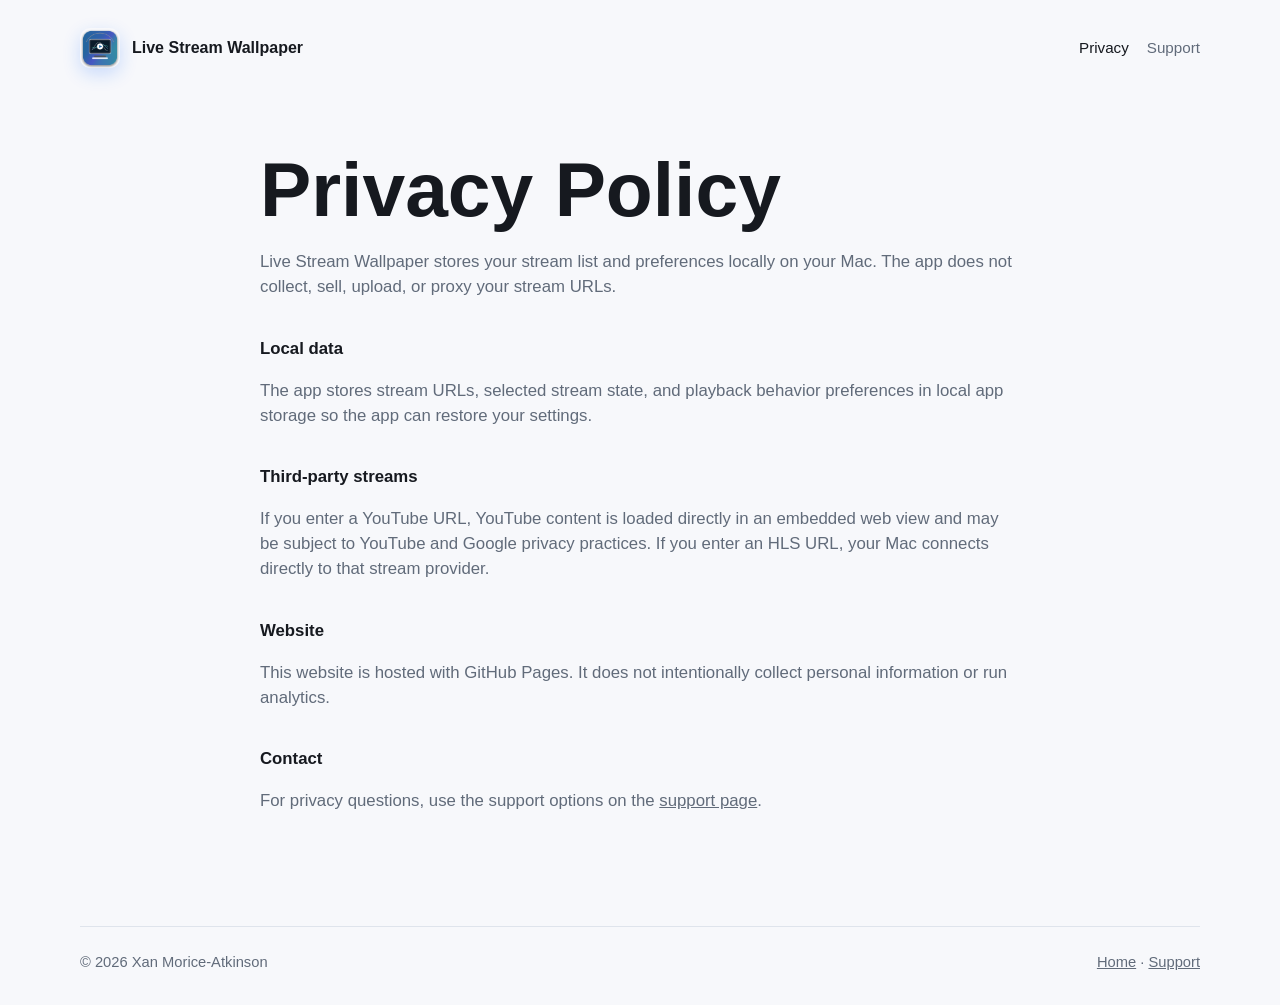
==== privacy.html @ de8b8b2f "Create Live Stream Wallpaper Pages site" ====
<!doctype html>
<html lang="en">
  <head>
    <meta charset="utf-8">
    <meta name="viewport" content="width=device-width, initial-scale=1">
    <meta name="description" content="Privacy policy for Live Stream Wallpaper.">
    <title>Privacy - Live Stream Wallpaper</title>
    <link rel="icon" href="assets/app-icon.png">
    <link rel="stylesheet" href="styles.css">
  </head>
  <body>
    <header class="site-header">
      <a class="brand" href="/">
        <img src="assets/app-icon.png" alt="" width="40" height="40">
        <span>Live Stream Wallpaper</span>
      </a>
      <nav aria-label="Primary">
        <a href="privacy.html" aria-current="page">Privacy</a>
        <a href="support.html">Support</a>
      </nav>
    </header>

    <main class="page">
      <h1>Privacy Policy</h1>
      <p>Live Stream Wallpaper stores your stream list and preferences locally on your Mac. The app does not collect, sell, upload, or proxy your stream URLs.</p>

      <h2>Local data</h2>
      <p>The app stores stream URLs, selected stream state, and playback behavior preferences in local app storage so the app can restore your settings.</p>

      <h2>Third-party streams</h2>
      <p>If you enter a YouTube URL, YouTube content is loaded directly in an embedded web view and may be subject to YouTube and Google privacy practices. If you enter an HLS URL, your Mac connects directly to that stream provider.</p>

      <h2>Website</h2>
      <p>This website is hosted with GitHub Pages. It does not intentionally collect personal information or run analytics.</p>

      <h2>Contact</h2>
      <p>For privacy questions, use the support options on the <a href="support.html">support page</a>.</p>
    </main>

    <footer>
      <span>&copy; 2026 Xan Morice-Atkinson</span>
      <span><a href="/">Home</a> · <a href="support.html">Support</a></span>
    </footer>
  </body>
</html>
---- styles.css ----
:root {
  color-scheme: light dark;
  --bg: #f7f8fb;
  --surface: #ffffff;
  --text: #16191f;
  --muted: #616b7a;
  --border: #dfe4ec;
  --accent: #1467ff;
  --accent-strong: #0d4ec4;
  --shadow: 0 24px 70px rgba(25, 35, 55, 0.16);
}

* {
  box-sizing: border-box;
}

body {
  margin: 0;
  background: var(--bg);
  color: var(--text);
  font-family: -apple-system, BlinkMacSystemFont, "Segoe UI", sans-serif;
  line-height: 1.5;
}

a {
  color: inherit;
}

.site-header,
main,
footer {
  width: min(1120px, calc(100% - 40px));
  margin: 0 auto;
}

.site-header {
  display: flex;
  align-items: center;
  justify-content: space-between;
  gap: 24px;
  padding: 28px 0;
}

.brand {
  display: inline-flex;
  align-items: center;
  gap: 12px;
  color: var(--text);
  font-weight: 700;
  text-decoration: none;
}

.brand img {
  border-radius: 10px;
  box-shadow: 0 6px 18px rgba(20, 103, 255, 0.2);
}

nav {
  display: flex;
  gap: 18px;
  color: var(--muted);
  font-size: 0.95rem;
}

nav a {
  text-decoration: none;
}

nav a:hover,
nav a[aria-current="page"] {
  color: var(--text);
}

.hero {
  display: grid;
  grid-template-columns: minmax(0, 0.92fr) minmax(320px, 1.08fr);
  gap: 56px;
  align-items: center;
  min-height: 68vh;
  padding: 42px 0 72px;
}

.hero h1 {
  margin: 0;
  max-width: 720px;
  font-size: clamp(3rem, 8vw, 6.8rem);
  line-height: 0.94;
  letter-spacing: 0;
}

.hero p,
.page > p,
.page li,
.details p {
  color: var(--muted);
  font-size: 1.05rem;
}

.hero p {
  max-width: 610px;
  margin: 24px 0 0;
}

.actions {
  display: flex;
  flex-wrap: wrap;
  align-items: center;
  gap: 18px;
  margin-top: 34px;
}

.button {
  display: inline-flex;
  align-items: center;
  justify-content: center;
  min-height: 44px;
  padding: 0 18px;
  border-radius: 8px;
  background: var(--accent);
  color: #fff;
  font-weight: 650;
  text-decoration: none;
}

.button:hover {
  background: var(--accent-strong);
}

.text-link {
  color: var(--muted);
  font-weight: 600;
  text-decoration: none;
}

.text-link:hover {
  color: var(--text);
}

.preview {
  min-height: 420px;
  display: grid;
  place-items: center;
}

.screen {
  width: min(100%, 620px);
  aspect-ratio: 16 / 10;
  position: relative;
  overflow: hidden;
  border: 1px solid rgba(255, 255, 255, 0.52);
  border-radius: 18px;
  background:
    radial-gradient(circle at 20% 20%, rgba(255, 255, 255, 0.85), transparent 18%),
    linear-gradient(135deg, #1d2b53, #0b1020 44%, #255f8a);
  box-shadow: var(--shadow);
}

.video {
  position: absolute;
  inset: 0;
  background:
    linear-gradient(90deg, rgba(255, 255, 255, 0.08) 1px, transparent 1px),
    linear-gradient(0deg, rgba(255, 255, 255, 0.08) 1px, transparent 1px),
    radial-gradient(circle at 72% 34%, rgba(42, 220, 255, 0.42), transparent 22%);
  background-size: 48px 48px, 48px 48px, auto;
}

.dock {
  position: absolute;
  left: 50%;
  bottom: 18px;
  width: 38%;
  height: 28px;
  transform: translateX(-50%);
  border-radius: 10px;
  background: rgba(255, 255, 255, 0.32);
  backdrop-filter: blur(16px);
}

.details {
  display: grid;
  grid-template-columns: repeat(3, 1fr);
  gap: 20px;
  padding: 32px 0 82px;
}

.details article,
.support-card {
  border: 1px solid var(--border);
  border-radius: 8px;
  background: var(--surface);
  padding: 24px;
}

h2 {
  margin: 0 0 10px;
  font-size: 1.05rem;
}

.page {
  max-width: 760px;
  padding: 56px 0 96px;
}

.page h1 {
  margin: 0 0 22px;
  font-size: clamp(2.4rem, 6vw, 4.8rem);
  line-height: 0.98;
  letter-spacing: 0;
}

.page h2 {
  margin-top: 36px;
}

.support-card {
  margin: 28px 0;
}

footer {
  display: flex;
  justify-content: space-between;
  gap: 16px;
  border-top: 1px solid var(--border);
  padding: 24px 0 32px;
  color: var(--muted);
  font-size: 0.92rem;
}

@media (max-width: 820px) {
  .site-header,
  footer {
    align-items: flex-start;
    flex-direction: column;
  }

  .hero {
    grid-template-columns: 1fr;
    gap: 28px;
    min-height: auto;
    padding-top: 24px;
  }

  .preview {
    min-height: 280px;
  }

  .details {
    grid-template-columns: 1fr;
  }
}

@media (prefers-color-scheme: dark) {
  :root {
    --bg: #080a0f;
    --surface: #11161f;
    --text: #f7f8fb;
    --muted: #a4adbb;
    --border: #252c38;
    --shadow: 0 24px 70px rgba(0, 0, 0, 0.44);
  }
}
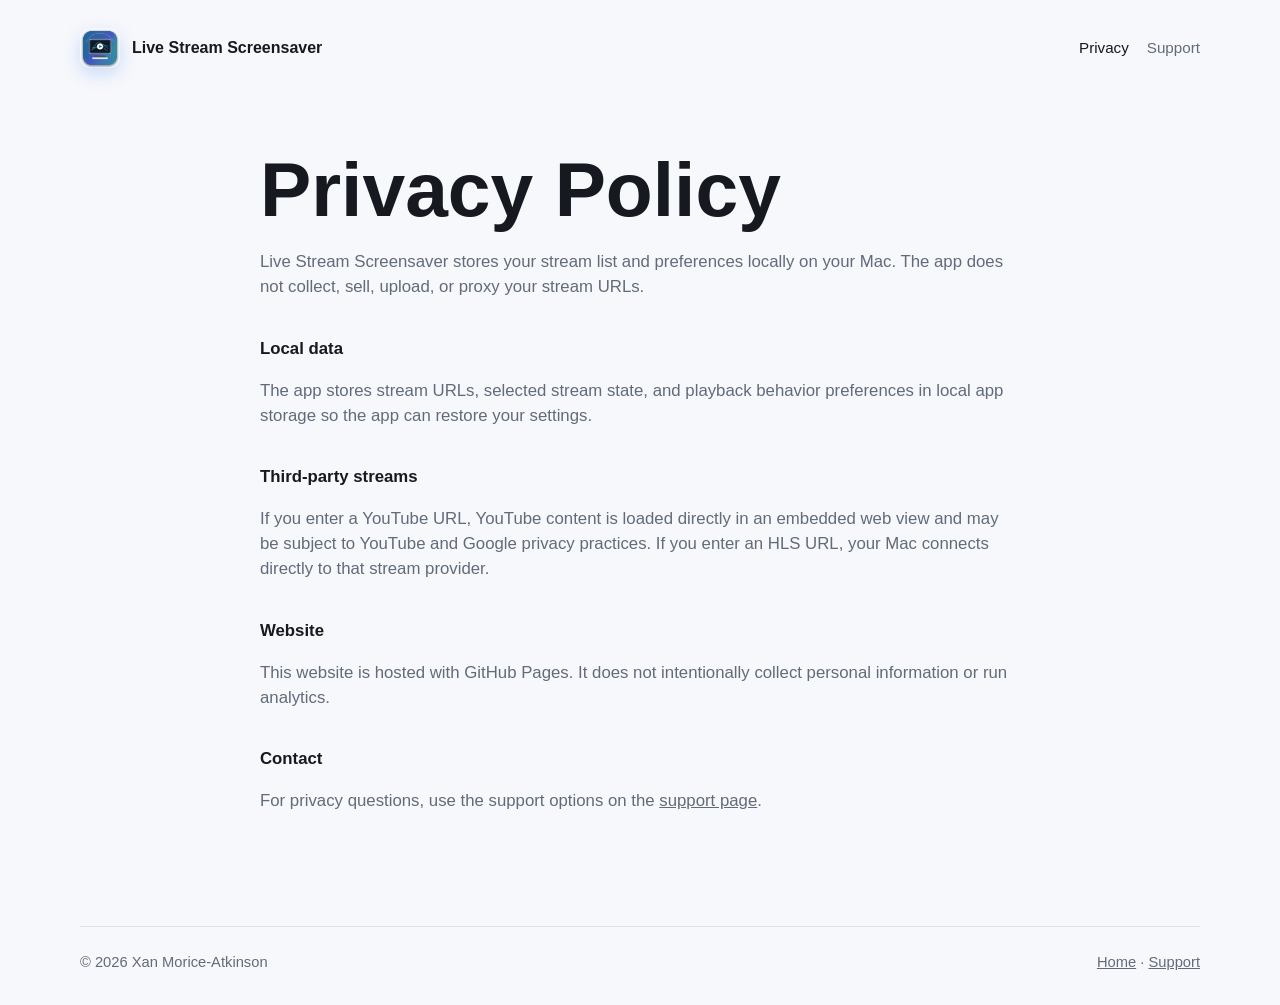
==== commit ae8a6f20: "Rename product copy to Live Stream Screensaver" ====
--- a/privacy.html
+++ b/privacy.html
@@ -3,16 +3,16 @@
   <head>
     <meta charset="utf-8">
     <meta name="viewport" content="width=device-width, initial-scale=1">
-    <meta name="description" content="Privacy policy for Live Stream Wallpaper.">
-    <title>Privacy - Live Stream Wallpaper</title>
+    <meta name="description" content="Privacy policy for Live Stream Screensaver.">
+    <title>Privacy - Live Stream Screensaver</title>
     <link rel="icon" href="assets/app-icon.png">
-    <link rel="stylesheet" href="styles.css">
+    <link rel="stylesheet" href="styles.css?v=20260529">
   </head>
   <body>
     <header class="site-header">
       <a class="brand" href="/">
         <img src="assets/app-icon.png" alt="" width="40" height="40">
-        <span>Live Stream Wallpaper</span>
+        <span>Live Stream Screensaver</span>
       </a>
       <nav aria-label="Primary">
         <a href="privacy.html" aria-current="page">Privacy</a>
@@ -22,7 +22,7 @@
 
     <main class="page">
       <h1>Privacy Policy</h1>
-      <p>Live Stream Wallpaper stores your stream list and preferences locally on your Mac. The app does not collect, sell, upload, or proxy your stream URLs.</p>
+      <p>Live Stream Screensaver stores your stream list and preferences locally on your Mac. The app does not collect, sell, upload, or proxy your stream URLs.</p>
 
       <h2>Local data</h2>
       <p>The app stores stream URLs, selected stream state, and playback behavior preferences in local app storage so the app can restore your settings.</p>
--- a/styles.css
+++ b/styles.css
@@ -73,18 +73,18 @@
 
 .hero {
   display: grid;
-  grid-template-columns: minmax(0, 0.92fr) minmax(320px, 1.08fr);
-  gap: 56px;
-  align-items: center;
-  min-height: 68vh;
-  padding: 42px 0 72px;
+  grid-template-columns: minmax(0, 1fr) minmax(300px, 1fr);
+  gap: 44px;
+  align-items: center;
+  min-height: 62vh;
+  padding: 34px 0 64px;
 }
 
 .hero h1 {
   margin: 0;
-  max-width: 720px;
-  font-size: clamp(3rem, 8vw, 6.8rem);
-  line-height: 0.94;
+  max-width: 640px;
+  font-size: clamp(2.9rem, 5.8vw, 5.4rem);
+  line-height: 0.98;
   letter-spacing: 0;
 }
 
@@ -98,7 +98,7 @@
 
 .hero p {
   max-width: 610px;
-  margin: 24px 0 0;
+  margin: 22px 0 0;
 }
 
 .actions {
@@ -106,7 +106,7 @@
   flex-wrap: wrap;
   align-items: center;
   gap: 18px;
-  margin-top: 34px;
+  margin-top: 30px;
 }
 
 .button {
@@ -137,7 +137,7 @@
 }
 
 .preview {
-  min-height: 420px;
+  min-height: clamp(300px, 34vw, 390px);
   display: grid;
   place-items: center;
 }
